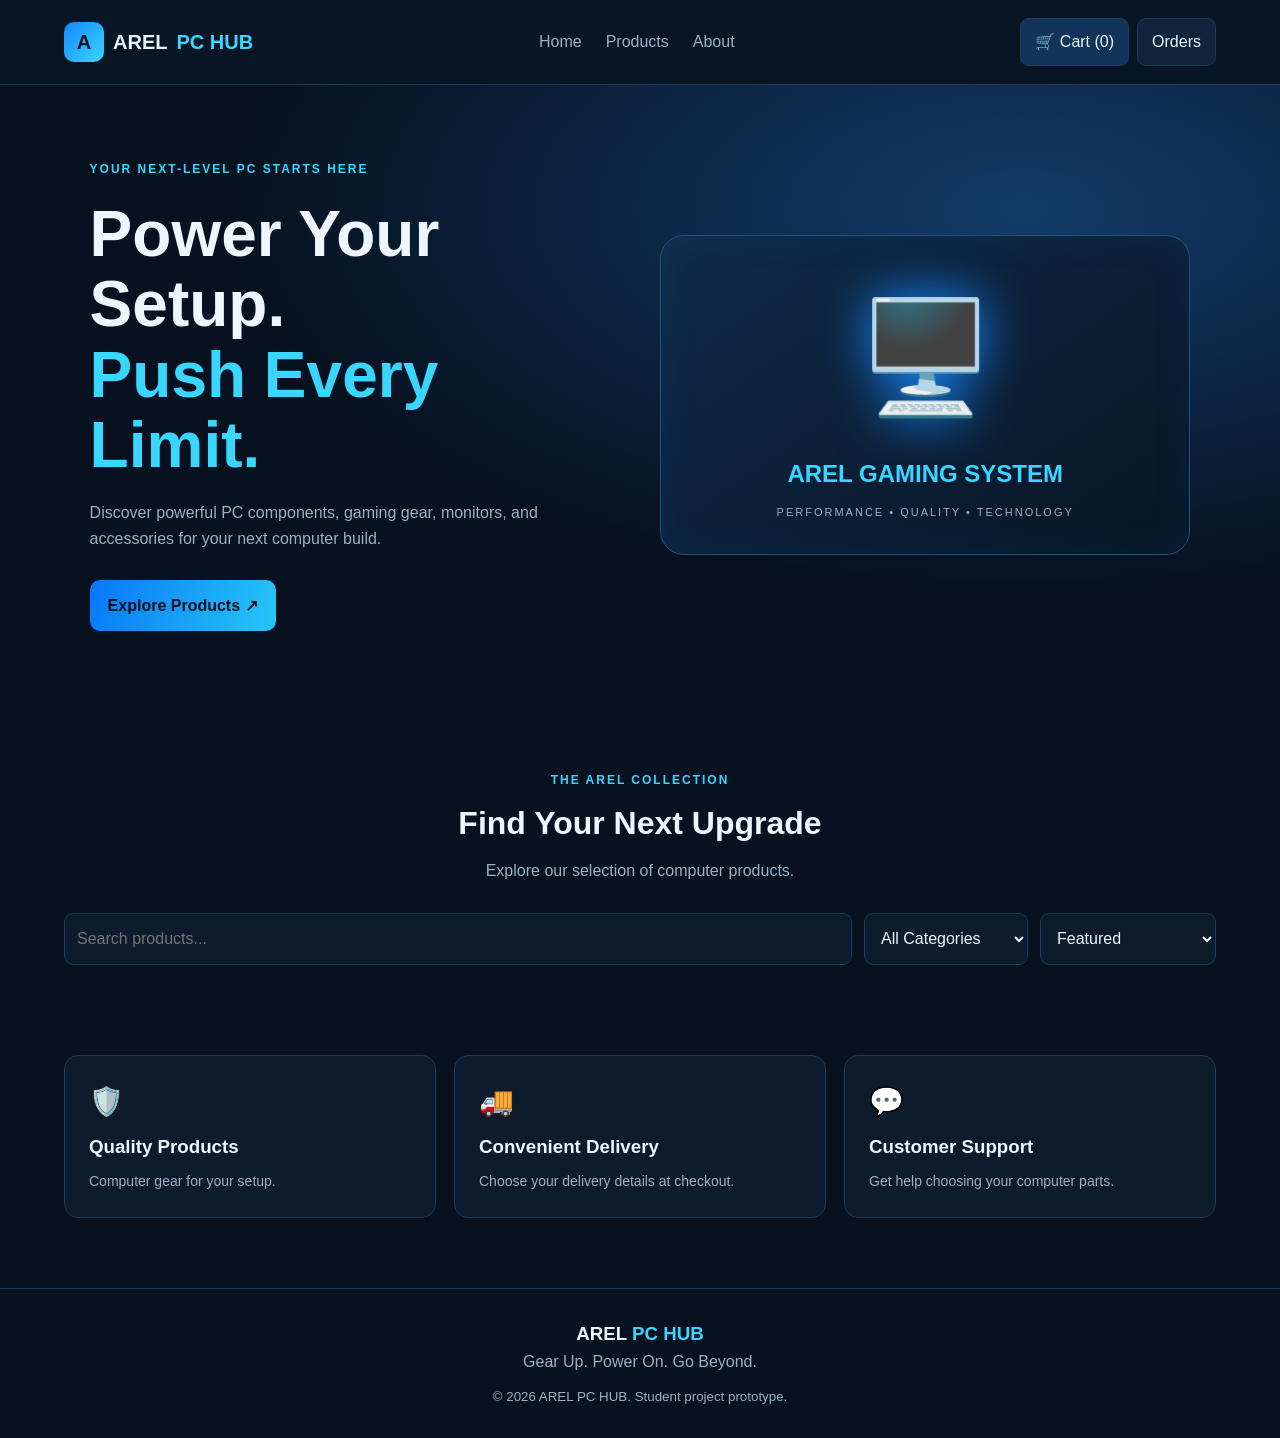
==== index.html @ 6ce58178 "Rename home.html to index.html" ====
<!DOCTYPE html>
<html lang="en">
<head>
  <meta charset="UTF-8">
  <meta name="viewport" content="width=device-width, initial-scale=1.0">
  <title>AREL PC HUB | Computer Store</title>
  <link rel="stylesheet" href="style.css">
</head>
<body>

<header>
  <a href="#" class="logo" onclick="showPage('home')">
    <span class="logo-icon">A</span>
    AREL <span>PC HUB</span>
  </a>

  <nav>
    <a href="#home">Home</a>
    <a href="#products">Products</a>
    <a href="#why">About</a>
  </nav>

  <div class="nav-buttons">
    <button class="cart-button" onclick="openCart()">
      🛒 Cart (<span id="cartCount">0</span>)
    </button>
    <button onclick="showPage('orders')">Orders</button>
  </div>
</header>

<main id="homePage">
  <section class="hero" id="home">
    <div class="hero-content">
      <p class="eyebrow">YOUR NEXT-LEVEL PC STARTS HERE</p>
      <h1>Power Your Setup.<br>
        <span>Push Every Limit.</span>
      </h1>
      <p class="hero-description">
        Discover powerful PC components, gaming gear, monitors,
        and accessories for your next computer build.
      </p>
      <a href="#products" class="primary-button">Explore Products ↗</a>
    </div>

    <div class="hero-visual">
      <div class="pc-icon">🖥️</div>
      <h2>AREL GAMING SYSTEM</h2>
      <p>PERFORMANCE • QUALITY • TECHNOLOGY</p>
    </div>
  </section>

  <section class="products-section" id="products">
    <div class="section-heading">
      <p class="eyebrow">THE AREL COLLECTION</p>
      <h2>Find Your Next Upgrade</h2>
      <p>Explore our selection of computer products.</p>
    </div>

    <div class="filters">
      <input id="search" type="search"
        placeholder="Search products..."
        oninput="renderProducts()">

      <select id="category" onchange="renderProducts()">
        <option value="All">All Categories</option>
        <option value="PC Components">PC Components</option>
        <option value="Peripherals">Peripherals</option>
        <option value="Monitors">Monitors</option>
        <option value="Accessories">Accessories</option>
      </select>

      <select id="sort" onchange="renderProducts()">
        <option value="featured">Featured</option>
        <option value="low">Price: Low to High</option>
        <option value="high">Price: High to Low</option>
      </select>
    </div>

    <div class="product-grid" id="productGrid"></div>
  </section>

  <section class="features" id="why">
    <div class="feature">
      <span>🛡️</span>
      <h3>Quality Products</h3>
      <p>Computer gear for your setup.</p>
    </div>
    <div class="feature">
      <span>🚚</span>
      <h3>Convenient Delivery</h3>
      <p>Choose your delivery details at checkout.</p>
    </div>
    <div class="feature">
      <span>💬</span>
      <h3>Customer Support</h3>
      <p>Get help choosing your computer parts.</p>
    </div>
  </section>
</main>

<main id="ordersPage" class="hidden">
  <section class="products-section">
    <button onclick="showPage('home')">← Back to Shop</button>
    <h1>Your Orders</h1>
    <div id="ordersList"></div>
  </section>
</main>

<footer>
  <h3>AREL <span>PC HUB</span></h3>
  <p>Gear Up. Power On. Go Beyond.</p>
  <small>© 2026 AREL PC HUB. Student project prototype.</small>
</footer>

<div class="overlay" id="cartOverlay" onclick="closeCartOutside(event)">
  <div class="cart-drawer">
    <div class="cart-header">
      <h2>Your Shopping Cart</h2>
      <button onclick="closeCart()">✕</button>
    </div>

    <div id="cartItems"></div>

    <div class="cart-total">
      <span>Total</span>
      <span id="cartTotal">₱0</span>
    </div>

    <button class="primary-button full-width"
      onclick="showCheckout()">Proceed to Checkout</button>

    <form id="checkoutForm" class="checkout-form hidden">
      <h3>Delivery Information</h3>

      <label>Full Name
        <input name="name" required placeholder="Juan Dela Cruz">
      </label>

      <label>Email Address
        <input name="email" type="email" required
          placeholder="you@example.com">
      </label>

      <label>Delivery Address
        <input name="address" required
          placeholder="Street, City, Province">
      </label>

      <label>Payment Method
        <select name="payment" required>
          <option value="">Select payment</option>
          <option>Cash on Delivery</option>
          <option>GCash (Demo)</option>
          <option>Bank Transfer (Demo)</option>
        </select>
      </label>

      <button type="submit" class="primary-button full-width">
        Place Demo Order
      </button>
    </form>

    <div id="orderNotice" class="notice hidden"></div>
  </div>
</div>

<script src="script.js"></script>
</body>
</html>
---- style.css ----
:root {
  --bg: #07111f;
  --panel: #0d1b2d;
  --blue: #1687ff;
  --cyan: #39d6ff;
  --text: #edf6ff;
  --muted: #9ab0c8;
  --border: #203b59;
}

* {
  box-sizing: border-box;
  margin: 0;
  padding: 0;
}

html {
  scroll-behavior: smooth;
}

body {
  background: var(--bg);
  color: var(--text);
  font-family: Arial, Helvetica, sans-serif;
  line-height: 1.6;
}

button, input, select {
  font: inherit;
}

button, a {
  cursor: pointer;
}

button {
  color: var(--text);
  background: #10243b;
  border: 1px solid var(--border);
  border-radius: 9px;
  padding: 10px 14px;
}

button:hover {
  border-color: var(--cyan);
}

a {
  text-decoration: none;
  color: inherit;
}

header {
  position: sticky;
  top: 0;
  z-index: 10;
  display: flex;
  align-items: center;
  justify-content: space-between;
  gap: 20px;
  padding: 18px 5%;
  background: #081525;
  border-bottom: 1px solid var(--border);
}

.logo {
  display: flex;
  align-items: center;
  gap: 9px;
  font-size: 20px;
  font-weight: 900;
  white-space: nowrap;
}

.logo span:last-child,
footer span {
  color: var(--cyan);
}

.logo-icon {
  display: grid;
  place-items: center;
  width: 40px;
  height: 40px;
  border-radius: 10px;
  background: linear-gradient(135deg, var(--blue), var(--cyan));
  color: #07111f;
}

nav {
  display: flex;
  gap: 24px;
}

nav a {
  color: var(--muted);
}

nav a:hover {
  color: var(--cyan);
}

.nav-buttons {
  display: flex;
  gap: 8px;
}

.cart-button {
  background: #12345a;
}

.hero {
  min-height: 510px;
  padding: 75px 7%;
  display: grid;
  grid-template-columns: 1fr 1fr;
  align-items: center;
  gap: 40px;
  background: radial-gradient(ellipse at 80% 20%, #123b69, transparent 55%);
}

.eyebrow {
  color: var(--cyan);
  font-size: 12px;
  font-weight: bold;
  letter-spacing: 2px;
}

.hero h1 {
  margin: 20px 0;
  font-size: clamp(38px, 5vw, 64px);
  line-height: 1.1;
}

.hero h1 span {
  color: var(--cyan);
}

.hero-description {
  max-width: 500px;
  color: var(--muted);
  margin-bottom: 28px;
}

.primary-button {
  display: inline-block;
  background: linear-gradient(110deg, #0877f9, #26c7f7);
  color: #04101e;
  border: none;
  border-radius: 10px;
  padding: 13px 18px;
  font-weight: bold;
  text-align: center;
}

.primary-button:hover {
  filter: brightness(1.12);
}

.hero-visual {
  min-height: 320px;
  display: flex;
  flex-direction: column;
  justify-content: center;
  align-items: center;
  text-align: center;
  border: 1px solid #24517a;
  border-radius: 24px;
  background: linear-gradient(145deg, #102b49, #081525);
  box-shadow: inset 0 0 40px #1687ff15;
  padding: 25px;
}

.pc-icon {
  font-size: 110px;
  filter: drop-shadow(0 0 25px #1687ff);
}

.hero-visual h2 {
  color: var(--cyan);
  margin: 10px 0;
}

.hero-visual p {
  color: var(--muted);
  font-size: 11px;
  letter-spacing: 2px;
}

.products-section {
  padding: 65px 5%;
}

.section-heading {
  text-align: center;
  margin-bottom: 30px;
}

.section-heading h2 {
  font-size: 32px;
  margin: 8px 0;
}

.section-heading p:last-child {
  color: var(--muted);
}

.filters {
  display: flex;
  gap: 12px;
  margin-bottom: 25px;
}

.filters input,
.filters select,
.checkout-form input,
.checkout-form select {
  min-width: 0;
  background: var(--panel);
  color: var(--text);
  border: 1px solid var(--border);
  border-radius: 9px;
  padding: 12px;
}

.filters input {
  flex: 1;
}

.product-grid {
  display: grid;
  grid-template-columns: repeat(4, minmax(0, 1fr));
  gap: 18px;
}

.product {
  display: flex;
  flex-direction: column;
  overflow: hidden;
  border: 1px solid var(--border);
  border-radius: 15px;
  background: linear-gradient(160deg, #10243a, #0a1727);
  transition: transform .2s, border-color .2s;
}

.product:hover {
  transform: translateY(-4px);
  border-color: var(--blue);
}

.product-visual {
  height: 145px;
  display: grid;
  place-items: center;
  background: radial-gradient(circle, #1a4770, #0c1b2c 70%);
  font-size: 65px;
}

.product-body {
  flex: 1;
  display: flex;
  flex-direction: column;
  padding: 16px;
}

.product-category {
  color: var(--cyan);
  font-size: 11px;
  text-transform: uppercase;
  letter-spacing: 1px;
}

.product h3 {
  margin: 8px 0;
  font-size: 16px;
}

.product-description {
  color: var(--muted);
  font-size: 12px;
  margin-bottom: 15px;
}

.product-bottom {
  margin-top: auto;
  display: flex;
  align-items: center;
  justify-content: space-between;
  gap: 8px;
}

.price {
  font-size: 18px;
  font-weight: bold;
}

.add-button {
  background: var(--blue);
  border: none;
  font-weight: bold;
}

.features {
  display: grid;
  grid-template-columns: repeat(3, 1fr);
  gap: 18px;
  padding: 0 5% 70px;
}

.feature {
  padding: 24px;
  background: var(--panel);
  border: 1px solid var(--border);
  border-radius: 14px;
}

.feature span {
  font-size: 28px;
}

.feature h3 {
  margin: 8px 0;
}

.feature p {
  color: var(--muted);
  font-size: 14px;
}

footer {
  text-align: center;
  padding: 30px 15px;
  border-top: 1px solid var(--border);
  color: var(--muted);
}

footer h3 {
  color: var(--text);
}

footer small {
  display: block;
  margin-top: 12px;
}

.overlay {
  display: none;
  position: fixed;
  inset: 0;
  z-index: 20;
  justify-content: flex-end;
  background: #020711bb;
}

.overlay.show {
  display: flex;
}

.cart-drawer {
  width: min(450px, 100%);
  height: 100%;
  overflow-y: auto;
  padding: 25px;
  background: var(--panel);
  border-left: 1px solid var(--border);
}

.cart-header {
  display: flex;
  justify-content: space-between;
  align-items: center;
  margin-bottom: 20px;
}

.cart-item {
  padding: 15px 0;
  border-bottom: 1px solid var(--border);
}

.cart-item small {
  display: block;
  color: var(--muted);
}

.cart-item-row {
  display: flex;
  align-items: center;
  justify-content: space-between;
  gap: 10px;
  margin-top: 8px;
}

.quantity-controls {
  display: flex;
  align-items: center;
  gap: 8px;
}

.quantity-controls button {
  padding: 3px 10px;
}

.cart-total {
  display: flex;
  justify-content: space-between;
  padding: 22px 0;
  font-size: 20px;
  font-weight: bold;
}

.full-width {
  width: 100%;
}

.checkout-form {
  display: grid;
  gap: 14px;
  margin-top: 25px;
}

.checkout-form label {
  display: grid;
  gap: 5px;
  color: var(--muted);
  font-size: 13px;
}

.checkout-form input,
.checkout-form select {
  width: 100%;
}

.hidden {
  display: none !important;
}

.notice {
  padding: 15px;
  margin-top: 20px;
  border: 1px solid #267f72;
  border-radius: 10px;
  background: #0d3a36;
  color: #a8ffdf;
}

.order-card {
  background: var(--panel);
  border: 1px solid var(--border);
  padding: 20px;
  border-radius: 12px;
  margin: 15px 0;
}

@media (max-width: 900px) {
  .hero {
    grid-template-columns: 1fr;
  }

  .product-grid {
    grid-template-columns: repeat(2, minmax(0, 1fr));
  }

  nav {
    display: none;
  }

  .features {
    grid-template-columns: 1fr;
  }
}

@media (max-width: 520px) {
  header {
    padding: 12px;
    flex-wrap: wrap;
  }

  .logo {
    font-size: 16px;
  }

  .nav-buttons {
    width: 100%;
  }

  .nav-buttons button {
    flex: 1;
  }

  .hero {
    padding: 45px 20px;
  }

  .hero-visual {
    min-height: 240px;
  }

  .products-section {
    padding: 45px 15px;
  }

  .filters {
    flex-direction: column;
  }

  .product-grid {
    gap: 10px;
  }

  .product-visual {
    height: 110px;
    font-size: 48px;
  }

  .product-body {
    padding: 10px;
  }

  .product h3 {
    font-size: 14px;
  }

  .price {
    font-size: 14px;
  }

  .add-button {
    padding: 7px;
  }
}
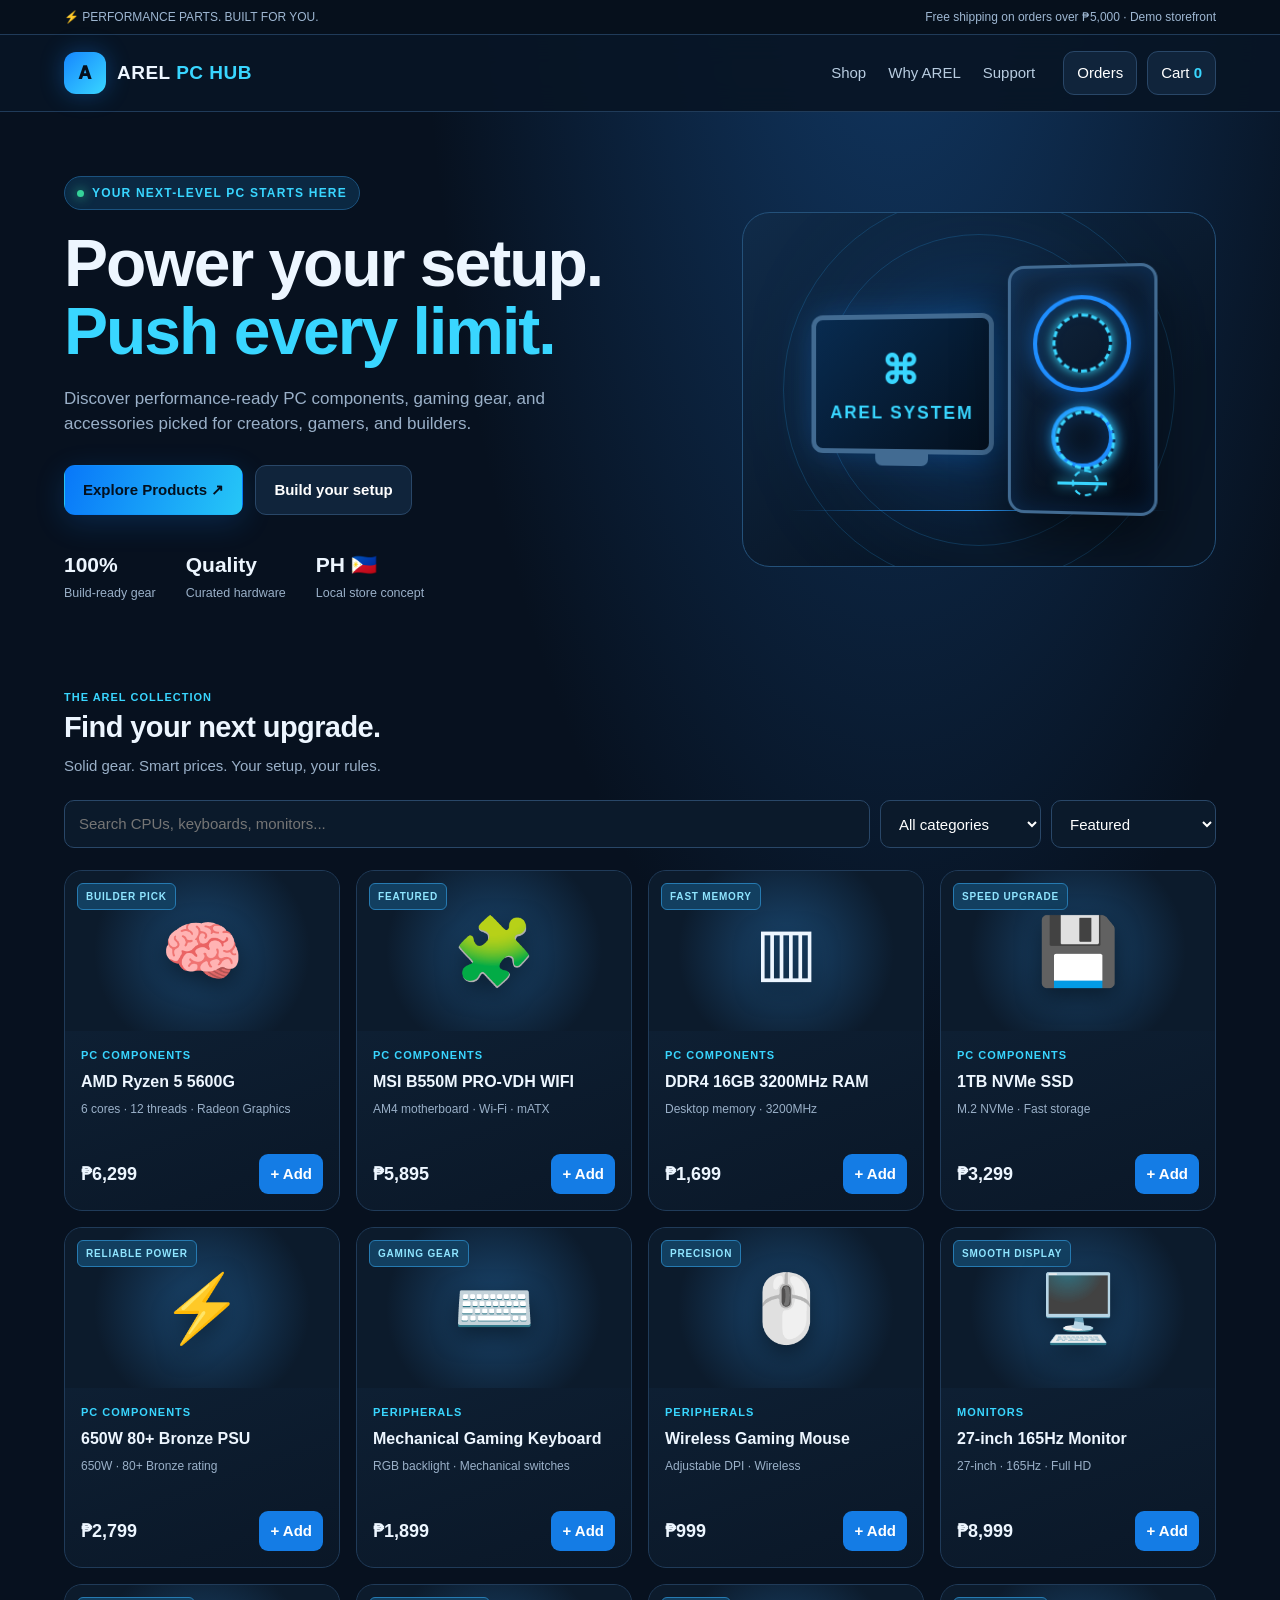
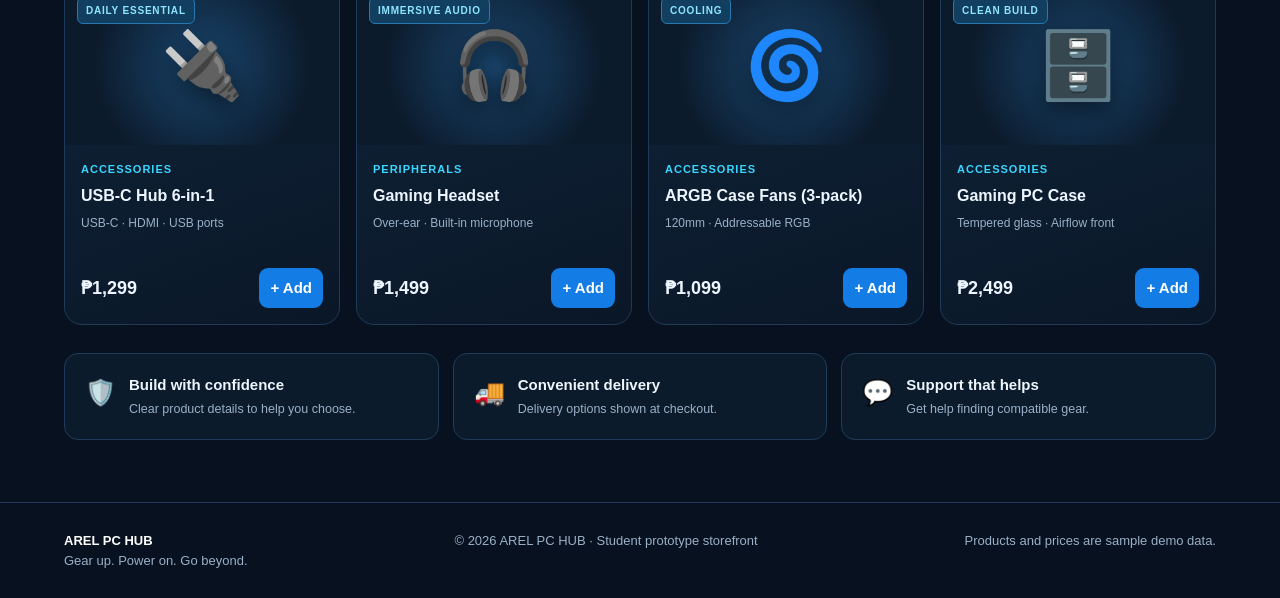
==== commit 9e7c3883: "Rename arel_pc_hub.html to index.html" ====
--- a/index.html
+++ b/index.html
@@ -1,170 +1,72 @@
-
-<!DOCTYPE html>
-<html lang="en">
-<head>
-  <meta charset="UTF-8">
-  <meta name="viewport" content="width=device-width, initial-scale=1.0">
-  <title>AREL PC HUB | Computer Store</title>
-  <link rel="stylesheet" href="style.css">
-</head>
-<body>
-
-<header>
-  <a href="#" class="logo" onclick="showPage('home')">
-    <span class="logo-icon">A</span>
-    AREL <span>PC HUB</span>
-  </a>
-
-  <nav>
-    <a href="#home">Home</a>
-    <a href="#products">Products</a>
-    <a href="#why">About</a>
-  </nav>
-
-  <div class="nav-buttons">
-    <button class="cart-button" onclick="openCart()">
-      🛒 Cart (<span id="cartCount">0</span>)
-    </button>
-    <button onclick="showPage('orders')">Orders</button>
-  </div>
-</header>
-
-<main id="homePage">
-  <section class="hero" id="home">
-    <div class="hero-content">
-      <p class="eyebrow">YOUR NEXT-LEVEL PC STARTS HERE</p>
-      <h1>Power Your Setup.<br>
-        <span>Push Every Limit.</span>
-      </h1>
-      <p class="hero-description">
-        Discover powerful PC components, gaming gear, monitors,
-        and accessories for your next computer build.
-      </p>
-      <a href="#products" class="primary-button">Explore Products ↗</a>
-    </div>
-
-    <div class="hero-visual">
-      <div class="pc-icon">🖥️</div>
-      <h2>AREL GAMING SYSTEM</h2>
-      <p>PERFORMANCE • QUALITY • TECHNOLOGY</p>
-    </div>
-  </section>
-
-  <section class="products-section" id="products">
-    <div class="section-heading">
-      <p class="eyebrow">THE AREL COLLECTION</p>
-      <h2>Find Your Next Upgrade</h2>
-      <p>Explore our selection of computer products.</p>
-    </div>
-
-    <div class="filters">
-      <input id="search" type="search"
-        placeholder="Search products..."
-        oninput="renderProducts()">
-
-      <select id="category" onchange="renderProducts()">
-        <option value="All">All Categories</option>
-        <option value="PC Components">PC Components</option>
-        <option value="Peripherals">Peripherals</option>
-        <option value="Monitors">Monitors</option>
-        <option value="Accessories">Accessories</option>
-      </select>
-
-      <select id="sort" onchange="renderProducts()">
-        <option value="featured">Featured</option>
-        <option value="low">Price: Low to High</option>
-        <option value="high">Price: High to Low</option>
-      </select>
-    </div>
-
-    <div class="product-grid" id="productGrid"></div>
-  </section>
-
-  <section class="features" id="why">
-    <div class="feature">
-      <span>🛡️</span>
-      <h3>Quality Products</h3>
-      <p>Computer gear for your setup.</p>
-    </div>
-    <div class="feature">
-      <span>🚚</span>
-      <h3>Convenient Delivery</h3>
-      <p>Choose your delivery details at checkout.</p>
-    </div>
-    <div class="feature">
-      <span>💬</span>
-      <h3>Customer Support</h3>
-      <p>Get help choosing your computer parts.</p>
-    </div>
-  </section>
-</main>
-
-<main id="ordersPage" class="hidden">
-  <section class="products-section">
-    <button onclick="showPage('home')">← Back to Shop</button>
-    <h1>Your Orders</h1>
-    <div id="ordersList"></div>
-  </section>
-</main>
-
-<footer>
-  <h3>AREL <span>PC HUB</span></h3>
-  <p>Gear Up. Power On. Go Beyond.</p>
-  <small>© 2026 AREL PC HUB. Student project prototype.</small>
-</footer>
-
-<div class="overlay" id="cartOverlay" onclick="closeCartOutside(event)">
-  <div class="cart-drawer">
-    <div class="cart-header">
-      <h2>Your Shopping Cart</h2>
-      <button onclick="closeCart()">✕</button>
-    </div>
-
-    <div id="cartItems"></div>
-
-    <div class="cart-total">
-      <span>Total</span>
-      <span id="cartTotal">₱0</span>
-    </div>
-
-    <button class="primary-button full-width"
-      onclick="showCheckout()">Proceed to Checkout</button>
-
-    <form id="checkoutForm" class="checkout-form hidden">
-      <h3>Delivery Information</h3>
-
-      <label>Full Name
-        <input name="name" required placeholder="Juan Dela Cruz">
-      </label>
-
-      <label>Email Address
-        <input name="email" type="email" required
-          placeholder="you@example.com">
-      </label>
-
-      <label>Delivery Address
-        <input name="address" required
-          placeholder="Street, City, Province">
-      </label>
-
-      <label>Payment Method
-        <select name="payment" required>
-          <option value="">Select payment</option>
-          <option>Cash on Delivery</option>
-          <option>GCash (Demo)</option>
-          <option>Bank Transfer (Demo)</option>
-        </select>
-      </label>
-
-      <button type="submit" class="primary-button full-width">
-        Place Demo Order
-      </button>
-    </form>
-
-    <div id="orderNotice" class="notice hidden"></div>
-  </div>
-</div>
-
-<script src="script.js"></script>
-</body>
-</html>
+<!DOCTYPE html>
+<html lang="en">
+<head>
+<meta charset="UTF-8">
+<meta name="viewport" content="width=device-width, initial-scale=1.0">
+<title>AREL PC HUB | Computer Store</title>
+<style>
+:root{--bg:#07111f;--panel:#0d1b2d;--panel2:#10243b;--blue:#1687ff;--cyan:#39d6ff;--text:#edf6ff;--muted:#9ab0c8;--line:#203b59;--green:#35d39a}
+*{box-sizing:border-box}html{scroll-behavior:smooth}body{margin:0;background:radial-gradient(ellipse at 70% -10%,#123b69 0,transparent 38%),var(--bg);color:var(--text);font:15px/1.5 Inter,Segoe UI,Arial,sans-serif}button,input,select{font:inherit}button{cursor:pointer}.wrap{max-width:1200px;margin:auto;padding:0 24px}
+.topbar{background:#06101c;border-bottom:1px solid var(--line);color:#9eb7d2;font-size:12px;padding:8px 0}.topbar .wrap{display:flex;justify-content:space-between;gap:12px;flex-wrap:wrap}
+header{position:sticky;top:0;z-index:10;background:#081525ed;backdrop-filter:blur(14px);border-bottom:1px solid var(--line)}.nav{display:flex;align-items:center;gap:28px;min-height:76px}.brand{display:flex;align-items:center;gap:11px;font-weight:900;letter-spacing:.5px;font-size:19px;white-space:nowrap}.logo{width:42px;height:42px;border-radius:12px;display:grid;place-items:center;background:linear-gradient(135deg,var(--blue),var(--cyan));color:#06101c;font-weight:1000;font-size:18px;box-shadow:0 0 25px #1687ff55}.brand span em{font-style:normal;color:var(--cyan)}.links{display:flex;gap:22px;margin-left:auto}.links a{color:#b8cce0;text-decoration:none}.links a:hover{color:white}.nav-actions{display:flex;gap:10px}.iconbtn{background:#10243b;border:1px solid #294768;color:white;padding:10px 13px;border-radius:11px}.count{color:var(--cyan);font-weight:800}
+.hero{padding:64px 0 48px}.hero-grid{display:grid;grid-template-columns:1.15fr .85fr;gap:36px;align-items:center}.eyebrow{display:inline-flex;align-items:center;gap:8px;color:var(--cyan);border:1px solid #1b527e;background:#0b2842;padding:7px 12px;border-radius:100px;font-size:12px;font-weight:800;letter-spacing:1.2px}.dot{width:7px;height:7px;background:var(--green);border-radius:50%;box-shadow:0 0 12px var(--green)}h1{font-size:clamp(40px,5.4vw,66px);line-height:1.03;letter-spacing:-2px;margin:20px 0}h1 span{color:var(--cyan)}.hero p{color:var(--muted);font-size:17px;max-width:560px}.buttons{display:flex;gap:12px;flex-wrap:wrap;margin-top:28px}.primary,.secondary{padding:13px 18px;border-radius:11px;border:1px solid transparent;font-weight:800}.primary{background:linear-gradient(110deg,#0877f9,#26c7f7);color:#03101e;box-shadow:0 8px 30px #1687ff30}.secondary{background:#10243b;border-color:#294768;color:white}.stats{display:flex;gap:30px;margin-top:34px}.stats strong{display:block;font-size:21px}.stats small{color:var(--muted)}.hero-art{position:relative;min-height:355px;border:1px solid #24517a;border-radius:28px;background:linear-gradient(145deg,#102b49,#081525 70%);display:grid;place-items:center;overflow:hidden}.hero-art:before,.hero-art:after{content:"";position:absolute;border:1px solid #278bce40;border-radius:50%;width:310px;height:310px}.hero-art:after{width:390px;height:390px}.glow{position:absolute;width:240px;height:240px;background:#1687ff33;filter:blur(60px);border-radius:50%}.pc-illustration{position:relative;z-index:1;display:flex;align-items:center;gap:14px;transform:perspective(700px) rotateY(-8deg)}.tower{width:145px;height:245px;border:3px solid #426b92;border-radius:16px;background:linear-gradient(135deg,#122a45,#030913);box-shadow:inset 0 0 24px #1687ff30,0 25px 50px #0008;padding:13px;display:flex;flex-direction:column;align-items:center;justify-content:center;gap:14px}.fan{width:95px;height:95px;border:4px solid #1f8eff;border-radius:50%;display:grid;place-items:center;box-shadow:0 0 22px #1687ff88,inset 0 0 22px #1687ff44}.fan:before{content:"";width:52px;height:52px;border-radius:50%;border:3px dashed var(--cyan);box-shadow:0 0 12px var(--cyan)}.light{width:48px;height:3px;background:var(--cyan);box-shadow:0 0 12px var(--cyan)}.monitor{width:190px;height:142px;border:5px solid #426b92;border-radius:12px;background:linear-gradient(135deg,#082b50,#04101e);display:grid;place-items:center;box-shadow:0 0 35px #1687ff44}.screen-content{text-align:center;color:var(--cyan);font-weight:900;font-size:18px;letter-spacing:2px}.screen-content span{display:block;font-size:40px}.stand{width:55px;height:12px;background:#426b92;margin:auto;border-radius:0 0 7px 7px}.deskline{position:absolute;bottom:55px;width:80%;height:1px;background:linear-gradient(90deg,transparent,#279bff,transparent)}
+.section{padding:38px 0 62px}.section-head{display:flex;align-items:end;justify-content:space-between;gap:16px;margin-bottom:22px}.section-head h2{font-size:29px;margin:0;letter-spacing:-.6px}.section-head p{margin:6px 0 0;color:var(--muted)}.searchrow{display:flex;gap:10px;flex-wrap:wrap;margin-bottom:22px}.searchrow input,.searchrow select,.checkout-form input,.checkout-form select{background:#0b1a2b;color:white;border:1px solid #294768;border-radius:10px;padding:12px 14px;outline:none}.searchrow input{flex:1;min-width:220px}.searchrow select{min-width:155px}.searchrow input:focus,.checkout-form input:focus{border-color:var(--cyan)}
+.products{display:grid;grid-template-columns:repeat(4,1fr);gap:16px}.product{background:linear-gradient(160deg,#10243a,#0a1727);border:1px solid var(--line);border-radius:18px;overflow:hidden;transition:.2s;display:flex;flex-direction:column}.product:hover{transform:translateY(-4px);border-color:#258ce0;box-shadow:0 12px 32px #0004}.product-visual{height:160px;display:grid;place-items:center;background:radial-gradient(circle at center,#1a4770,#0c1b2c 68%);position:relative}.product-visual .emoji{font-size:66px;filter:drop-shadow(0 8px 12px #0008)}.tag{position:absolute;left:12px;top:12px;background:#123f60;border:1px solid #267ab1;color:#8fe5ff;font-size:10px;font-weight:900;letter-spacing:.8px;padding:5px 8px;border-radius:6px}.product-body{padding:16px;display:flex;flex-direction:column;flex:1}.category{color:var(--cyan);font-size:11px;text-transform:uppercase;letter-spacing:1px;font-weight:800}.product h3{font-size:16px;margin:6px 0}.spec{color:var(--muted);font-size:12px;min-height:38px}.price-row{display:flex;align-items:center;justify-content:space-between;gap:8px;margin-top:auto;padding-top:16px}.price{font-size:18px;font-weight:900}.add{border:0;background:#147ce5;color:white;border-radius:9px;padding:9px 11px;font-weight:900}.add:hover{background:#31b6ff;color:#04101e}
+.feature-strip{display:grid;grid-template-columns:repeat(3,1fr);gap:14px;margin-top:28px}.feature{padding:20px;border:1px solid var(--line);background:#0c1b2b;border-radius:14px;display:flex;gap:13px}.feature .ficon{font-size:25px}.feature strong{display:block}.feature small{color:var(--muted)}
+.overlay{position:fixed;inset:0;background:#020711b8;z-index:30;display:none;justify-content:flex-end}.overlay.show{display:flex}.drawer{width:min(450px,100%);height:100%;overflow:auto;background:#0b1a2a;border-left:1px solid var(--line);padding:24px}.drawer-head{display:flex;justify-content:space-between;align-items:center}.drawer h2{margin:0}.close{background:transparent;border:1px solid var(--line);color:white;border-radius:8px;padding:7px 11px}.cart-item{display:grid;grid-template-columns:1fr auto;gap:8px;padding:16px 0;border-bottom:1px solid var(--line)}.cart-item small{display:block;color:var(--muted)}.qty{display:flex;gap:7px;align-items:center;margin-top:8px}.qty button{background:#173552;color:white;border:1px solid #31577a;border-radius:6px;width:25px;height:25px}.total{display:flex;justify-content:space-between;font-size:19px;font-weight:900;padding:22px 0}.full{width:100%}.empty{color:var(--muted);padding:35px 0;text-align:center}.checkout-form{display:grid;gap:12px;margin-top:20px}.checkout-form label{font-size:12px;color:#b6cce1}.checkout-form input,.checkout-form select{width:100%;margin-top:5px}.notice{display:none;padding:14px;background:#0d3a36;border:1px solid #267f72;color:#a8ffdf;border-radius:10px;margin-top:15px}.notice.show{display:block}.page{display:none}.page.active{display:block}
+footer{border-top:1px solid var(--line);padding:28px 0;color:var(--muted);font-size:13px}.footerrow{display:flex;justify-content:space-between;gap:15px;flex-wrap:wrap}.footerrow strong{color:white}
+@media(max-width:900px){.hero-grid{grid-template-columns:1fr}.hero-art{min-height:300px}.products{grid-template-columns:repeat(2,1fr)}.links{display:none}.nav{gap:12px}.nav-actions{margin-left:auto}.feature-strip{grid-template-columns:1fr}}
+@media(max-width:520px){.wrap{padding:0 15px}.hero{padding-top:42px}.products{grid-template-columns:1fr 1fr;gap:10px}.product-visual{height:120px}.product-visual .emoji{font-size:48px}.product-body{padding:11px}.product h3{font-size:14px}.price{font-size:15px}.add{padding:8px}.stats{gap:18px}.hero-art{min-height:250px}.tower{width:95px;height:175px}.fan{width:65px;height:65px}.fan:before{width:35px;height:35px}.monitor{width:130px;height:105px}.screen-content span{font-size:28px}h1{letter-spacing:-1.4px}}
+</style>
+</head>
+<body>
+<div class="topbar"><div class="wrap"><span>⚡ PERFORMANCE PARTS. BUILT FOR YOU.</span><span>Free shipping on orders over ₱5,000 · Demo storefront</span></div></div>
+<header><div class="wrap nav">
+  <a href="#" class="brand" style="text-decoration:none;color:inherit" onclick="showPage('home');return false"><div class="logo">A</div><span>AREL <em>PC HUB</em></span></a>
+  <nav class="links"><a href="#products">Shop</a><a href="#why">Why AREL</a><a href="#footer">Support</a></nav>
+  <div class="nav-actions"><button class="iconbtn" onclick="showPage('orders')">Orders</button><button class="iconbtn" onclick="openCart()">Cart <span class="count" id="cartCount">0</span></button></div>
+</div></header>
+<main id="homePage" class="page active">
+<section class="hero"><div class="wrap hero-grid">
+  <div><div class="eyebrow"><span class="dot"></span> YOUR NEXT-LEVEL PC STARTS HERE</div><h1>Power your setup.<br><span>Push every limit.</span></h1><p>Discover performance-ready PC components, gaming gear, and accessories picked for creators, gamers, and builders.</p><div class="buttons"><button class="primary" onclick="document.getElementById('products').scrollIntoView({behavior:'smooth'})">Explore Products ↗</button><button class="secondary" onclick="filterCategory('PC Components')">Build your setup</button></div><div class="stats"><div><strong>100%</strong><small>Build-ready gear</small></div><div><strong>Quality</strong><small>Curated hardware</small></div><div><strong>PH 🇵🇭</strong><small>Local store concept</small></div></div></div>
+  <div class="hero-art" aria-label="Stylized gaming computer illustration"><div class="glow"></div><div class="pc-illustration"><div><div class="monitor"><div class="screen-content"><span>⌘</span>AREL SYSTEM</div></div><div class="stand"></div></div><div class="tower"><div class="fan"></div><div class="fan" style="width:60px;height:60px"><div style="width:26px;height:26px;border:2px dashed #39d6ff;border-radius:50%"></div></div><div class="light"></div></div></div><div class="deskline"></div></div>
+</div></section>
+<section class="section" id="products"><div class="wrap">
+  <div class="section-head"><div><div class="category">THE AREL COLLECTION</div><h2>Find your next upgrade.</h2><p>Solid gear. Smart prices. Your setup, your rules.</p></div></div>
+  <div class="searchrow"><input id="search" placeholder="Search CPUs, keyboards, monitors..." oninput="renderProducts()"><select id="category" onchange="renderProducts()"><option value="All">All categories</option><option>PC Components</option><option>Peripherals</option><option>Monitors</option><option>Accessories</option></select><select id="sort" onchange="renderProducts()"><option value="featured">Featured</option><option value="low">Price: low to high</option><option value="high">Price: high to low</option></select></div>
+  <div class="products" id="productGrid"></div>
+  <div class="feature-strip" id="why"><div class="feature"><div class="ficon">🛡️</div><div><strong>Build with confidence</strong><small>Clear product details to help you choose.</small></div></div><div class="feature"><div class="ficon">🚚</div><div><strong>Convenient delivery</strong><small>Delivery options shown at checkout.</small></div></div><div class="feature"><div class="ficon">💬</div><div><strong>Support that helps</strong><small>Get help finding compatible gear.</small></div></div></div>
+</div></section></main>
+<main id="ordersPage" class="page"><section class="section"><div class="wrap"><button class="secondary" onclick="showPage('home')">← Back to shop</button><div class="section-head" style="margin-top:28px"><div><div class="category">ORDER CENTER</div><h2>Your orders</h2><p>Demo orders created during this browser session appear here.</p></div></div><div id="ordersList" class="product" style="padding:20px">No orders yet. Add products to your cart and complete the demo checkout to see an order here.</div></div></section></main>
+<footer id="footer"><div class="wrap footerrow"><div><strong>AREL PC HUB</strong><br>Gear up. Power on. Go beyond.</div><div>© 2026 AREL PC HUB · Student prototype storefront</div><div>Products and prices are sample demo data.</div></div></footer>
+<div class="overlay" id="cartOverlay" onclick="if(event.target===this)closeCart()"><aside class="drawer"><div class="drawer-head"><h2>Your cart</h2><button class="close" onclick="closeCart()">✕</button></div><div id="cartItems"></div><div class="total"><span>Total</span><span id="cartTotal">₱0</span></div><button class="primary full" onclick="showCheckout()">Proceed to checkout →</button><div id="checkout" style="display:none"><h3>Delivery details</h3><form class="checkout-form" id="checkoutForm"><label>Full name<input name="name" required placeholder="Juan Dela Cruz"></label><label>Email address<input type="email" name="email" required placeholder="you@example.com"></label><label>Delivery address<input name="address" required placeholder="House no., street, city"></label><label>Payment method<select name="payment" required><option value="">Select payment method</option><option>Cash on Delivery</option><option>GCash (demo only)</option><option>Bank Transfer (demo only)</option></select></label><button class="primary full" type="submit">Place demo order</button></form><div id="orderNotice" class="notice"></div></div></aside></div>
+<script>
+const products=[
+{id:1,name:'AMD Ryzen 5 5600G',cat:'PC Components',price:6299,emoji:'🧠',tag:'BUILDER PICK',spec:'6 cores · 12 threads · Radeon Graphics'},
+{id:2,name:'MSI B550M PRO-VDH WIFI',cat:'PC Components',price:5895,emoji:'🧩',tag:'FEATURED',spec:'AM4 motherboard · Wi-Fi · mATX'},
+{id:3,name:'DDR4 16GB 3200MHz RAM',cat:'PC Components',price:1699,emoji:'▥',tag:'FAST MEMORY',spec:'Desktop memory · 3200MHz'},
+{id:4,name:'1TB NVMe SSD',cat:'PC Components',price:3299,emoji:'💾',tag:'SPEED UPGRADE',spec:'M.2 NVMe · Fast storage'},
+{id:5,name:'650W 80+ Bronze PSU',cat:'PC Components',price:2799,emoji:'⚡',tag:'RELIABLE POWER',spec:'650W · 80+ Bronze rating'},
+{id:6,name:'Mechanical Gaming Keyboard',cat:'Peripherals',price:1899,emoji:'⌨️',tag:'GAMING GEAR',spec:'RGB backlight · Mechanical switches'},
+{id:7,name:'Wireless Gaming Mouse',cat:'Peripherals',price:999,emoji:'🖱️',tag:'PRECISION',spec:'Adjustable DPI · Wireless'},
+{id:8,name:'27-inch 165Hz Monitor',cat:'Monitors',price:8999,emoji:'🖥️',tag:'SMOOTH DISPLAY',spec:'27-inch · 165Hz · Full HD'},
+{id:9,name:'USB-C Hub 6-in-1',cat:'Accessories',price:1299,emoji:'🔌',tag:'DAILY ESSENTIAL',spec:'USB-C · HDMI · USB ports'},
+{id:10,name:'Gaming Headset',cat:'Peripherals',price:1499,emoji:'🎧',tag:'IMMERSIVE AUDIO',spec:'Over-ear · Built-in microphone'},
+{id:11,name:'ARGB Case Fans (3-pack)',cat:'Accessories',price:1099,emoji:'🌀',tag:'COOLING',spec:'120mm · Addressable RGB'},
+{id:12,name:'Gaming PC Case',cat:'Accessories',price:2499,emoji:'🗄️',tag:'CLEAN BUILD',spec:'Tempered glass · Airflow front'}
+];
+let cart={},orders=[];
+const peso=n=>'₱'+n.toLocaleString('en-PH');
+function renderProducts(){let q=(document.getElementById('search')?.value||'').toLowerCase(),cat=document.getElementById('category')?.value||'All',sort=document.getElementById('sort')?.value||'featured';let list=products.filter(p=>(cat==='All'||p.cat===cat)&&(p.name+' '+p.cat+' '+p.spec).toLowerCase().includes(q));if(sort==='low')list.sort((a,b)=>a.price-b.price);if(sort==='high')list.sort((a,b)=>b.price-a.price);document.getElementById('productGrid').innerHTML=list.length?list.map(p=>`<article class="product"><div class="product-visual"><span class="tag">${p.tag}</span><div class="emoji">${p.emoji}</div></div><div class="product-body"><div class="category">${p.cat}</div><h3>${p.name}</h3><div class="spec">${p.spec}</div><div class="price-row"><span class="price">${peso(p.price)}</span><button class="add" onclick="addToCart(${p.id})" aria-label="Add ${p.name} to cart">+ Add</button></div></div></article>`).join(''):'<div class="empty">No products found. Try a different search or category.</div>'}
+function addToCart(id){cart[id]=(cart[id]||0)+1;updateCart();const b=document.getElementById('cartCount');b.animate([{transform:'scale(1.3)'},{transform:'scale(1)'}],{duration:250})}
+function updateCart(){let count=Object.values(cart).reduce((a,b)=>a+b,0);document.getElementById('cartCount').textContent=count;let entries=Object.entries(cart);document.getElementById('cartItems').innerHTML=entries.length?entries.map(([id,qty])=>{let p=products.find(x=>x.id===+id);return `<div class="cart-item"><div><strong>${p.name}</strong><small>${peso(p.price)} each</small><div class="qty"><button onclick="changeQty(${id},-1)">−</button><span>${qty}</span><button onclick="changeQty(${id},1)">+</button><button class="close" onclick="removeItem(${id})">Remove</button></div></div><strong>${peso(p.price*qty)}</strong></div>`}).join(''):'<div class="empty">Your cart is empty.<br>Add something awesome to get started.</div>';document.getElementById('cartTotal').textContent=peso(entries.reduce((sum,[id,q])=>sum+products.find(p=>p.id===+id).price*q,0))}
+function changeQty(id,d){cart[id]=(cart[id]||0)+d;if(cart[id]<=0)delete cart[id];updateCart()}function removeItem(id){delete cart[id];updateCart()}
+function openCart(){updateCart();document.getElementById('cartOverlay').classList.add('show')}function closeCart(){document.getElementById('cartOverlay').classList.remove('show')}
+function showCheckout(){if(!Object.keys(cart).length){alert('Your cart is empty. Add a product first.');return}document.getElementById('checkout').style.display='block';document.getElementById('checkout').scrollIntoView({behavior:'smooth',block:'start'})}
+function showPage(name){document.getElementById('homePage').classList.toggle('active',name==='home');document.getElementById('ordersPage').classList.toggle('active',name==='orders');if(name==='orders')renderOrders();window.scrollTo({top:0,behavior:'smooth'})}
+function renderOrders(){let el=document.getElementById('ordersList');el.innerHTML=orders.length?orders.map(o=>`<div style="padding:14px 0;border-bottom:1px solid var(--line)"><strong>Order ${o.id}</strong> · ${o.date}<p style="color:var(--muted);margin:5px 0">${o.items}</p><strong>${peso(o.total)}</strong><div style="color:var(--green);font-size:12px">Demo order placed · ${o.payment}</div></div>`).join(''):'No orders yet. Add products to your cart and complete the demo checkout to see an order here.'}
+document.getElementById('checkoutForm').addEventListener('submit',e=>{e.preventDefault();if(!Object.keys(cart).length)return;let f=new FormData(e.target),total=Object.entries(cart).reduce((s,[id,q])=>s+products.find(p=>p.id===+id).price*q,0);let items=Object.entries(cart).map(([id,q])=>products.find(p=>p.id===+id).name+' × '+q).join(', ');let id='AR-'+Date.now().toString().slice(-6);orders.unshift({id,date:new Date().toLocaleString(),items,total,payment:f.get('payment'),name:f.get('name'),email:f.get('email'),address:f.get('address')});document.getElementById('orderNotice').innerHTML=`✓ Order <strong>${id}</strong> placed in this demo! Total: <strong>${peso(total)}</strong>. No real payment was processed.`;document.getElementById('orderNotice').classList.add('show');cart={};updateCart();e.target.reset();renderOrders()});
+function filterCategory(cat){document.getElementById('category').value=cat;renderProducts();document.getElementById('products').scrollIntoView({behavior:'smooth'})}
+renderProducts();updateCart();
+</script>
+</body></html>
